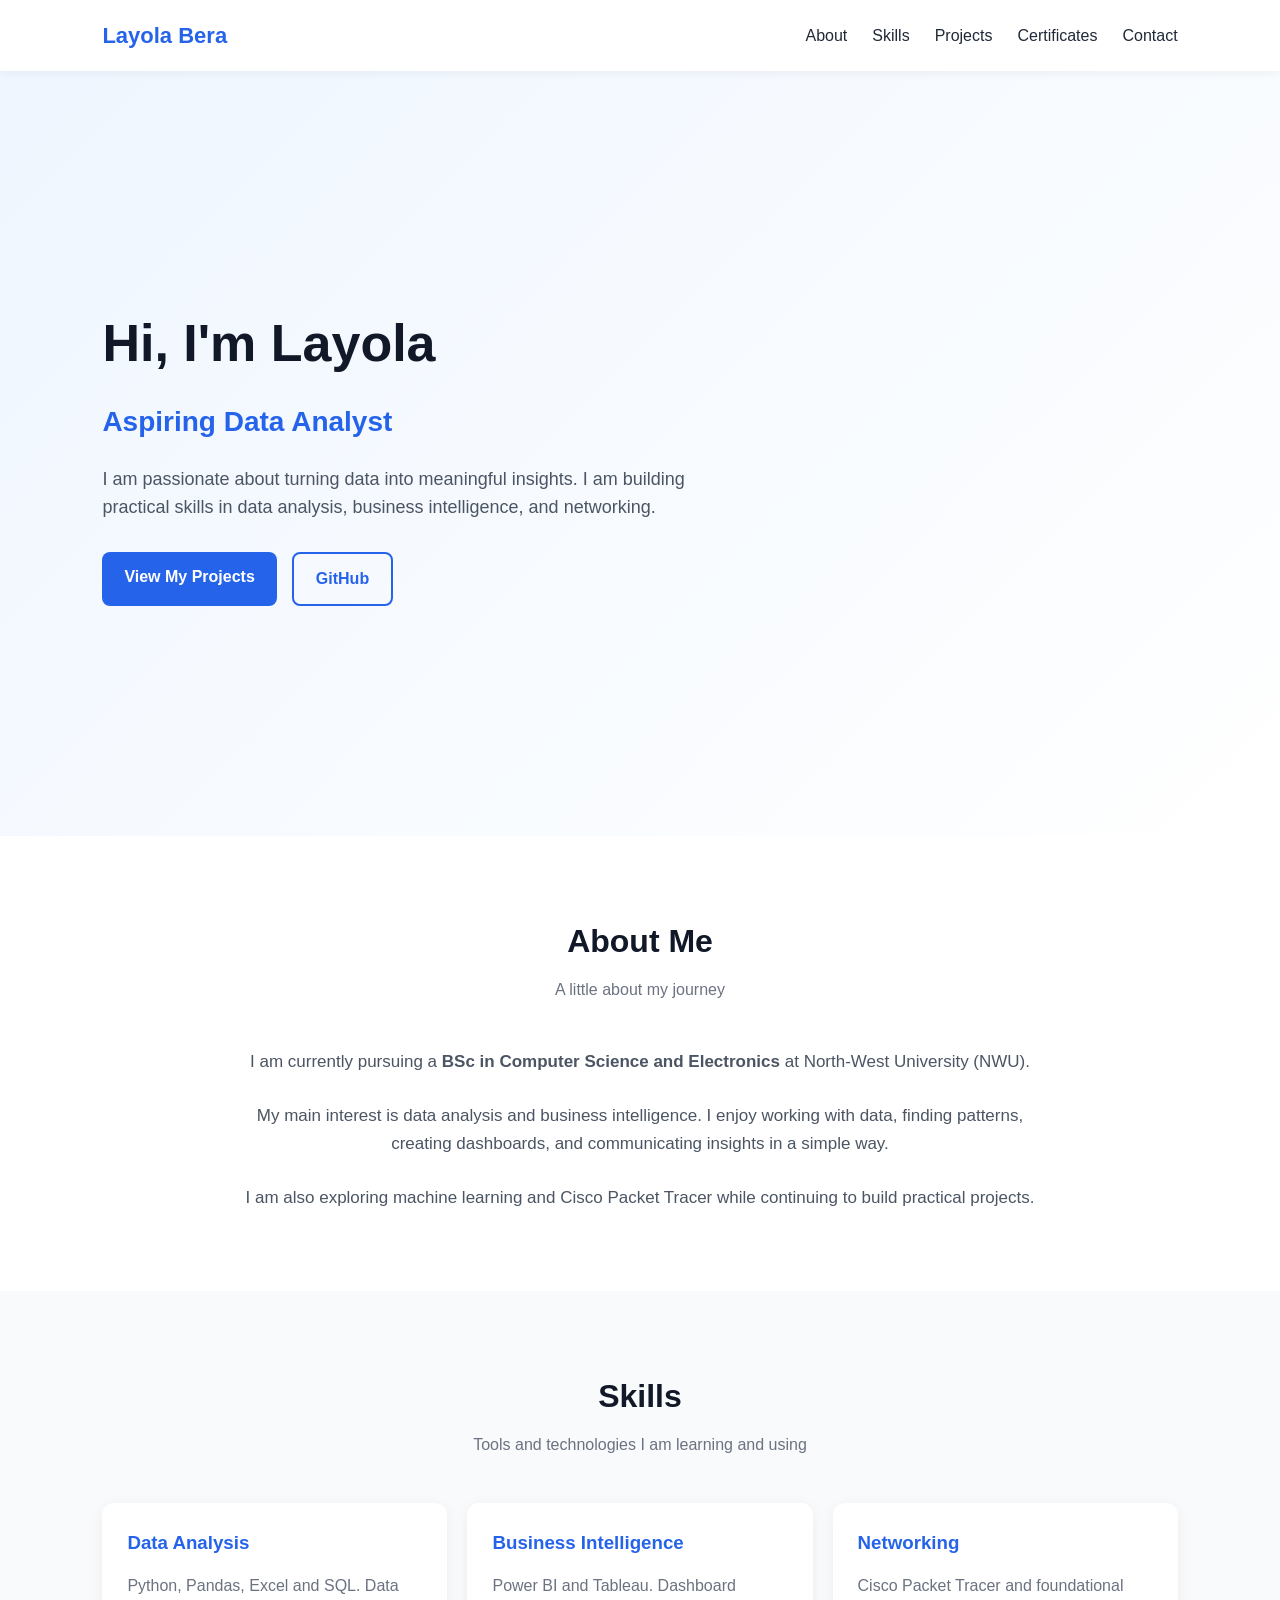
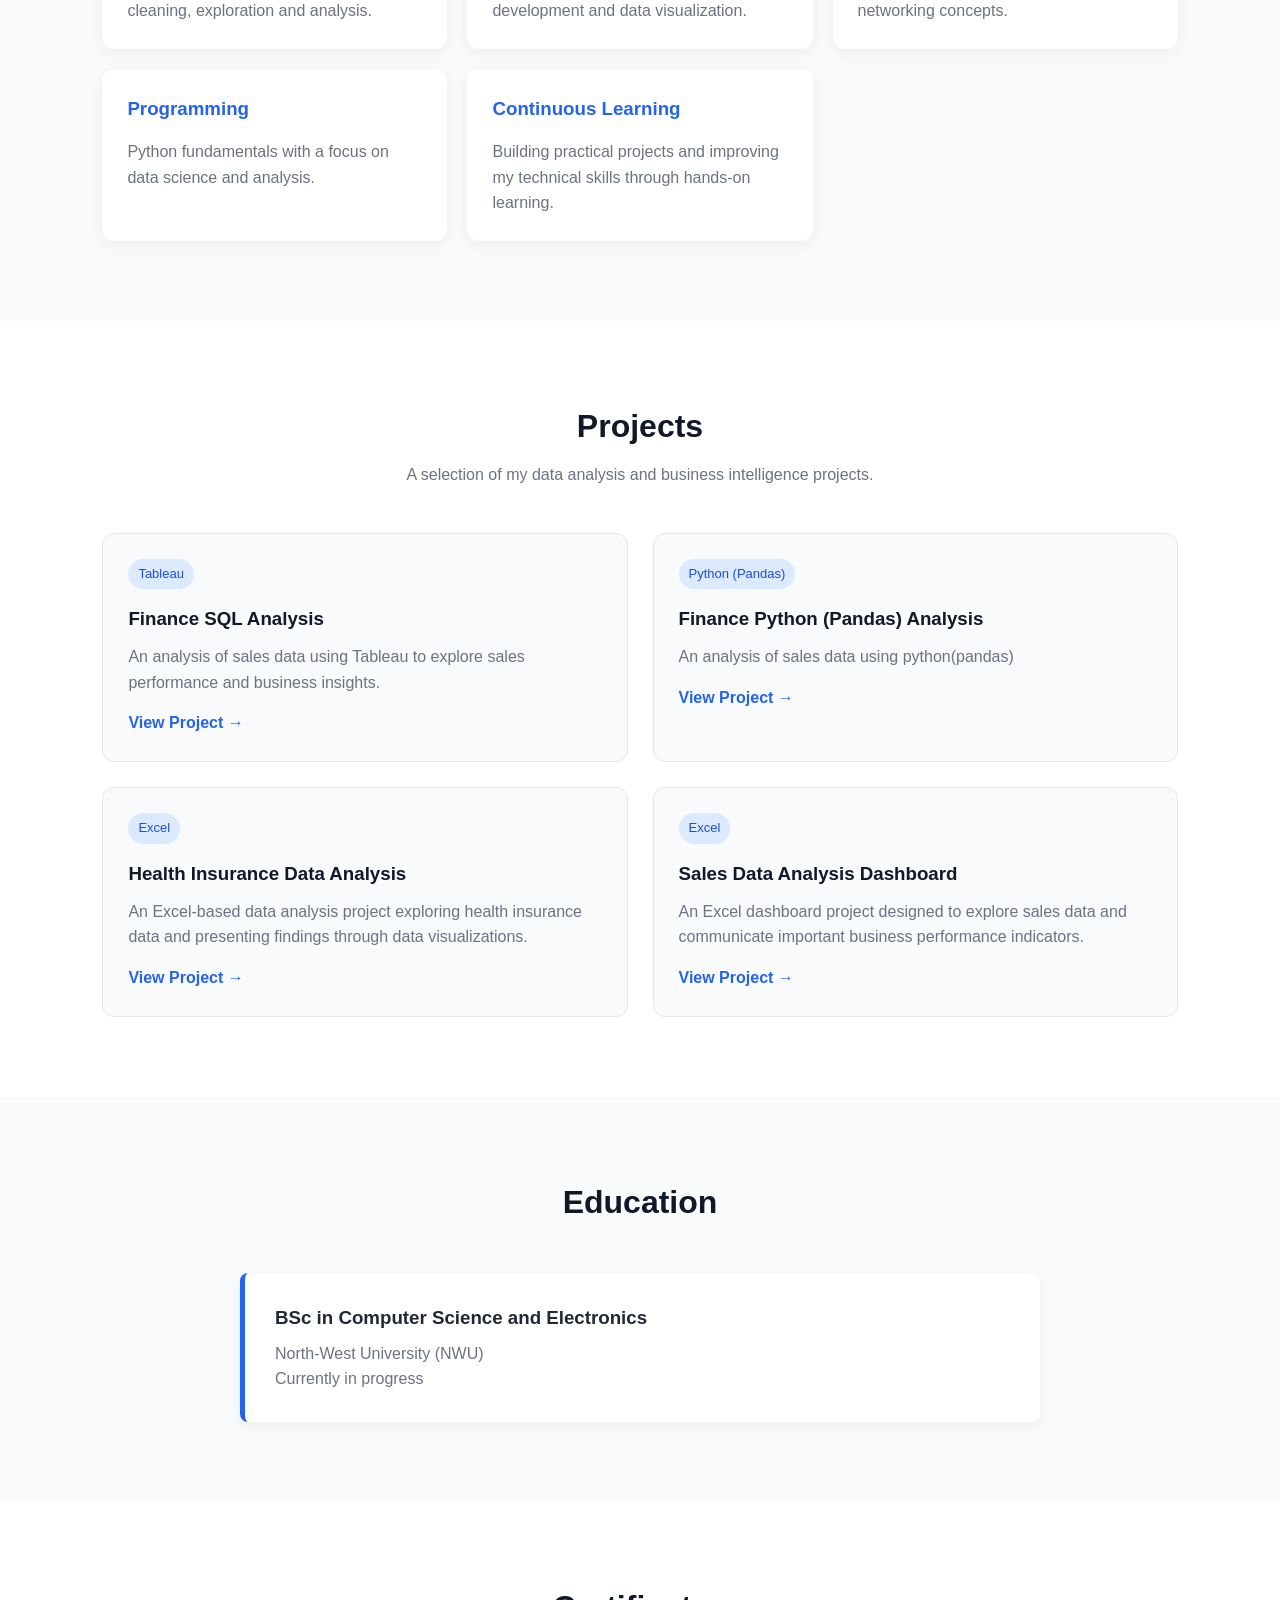
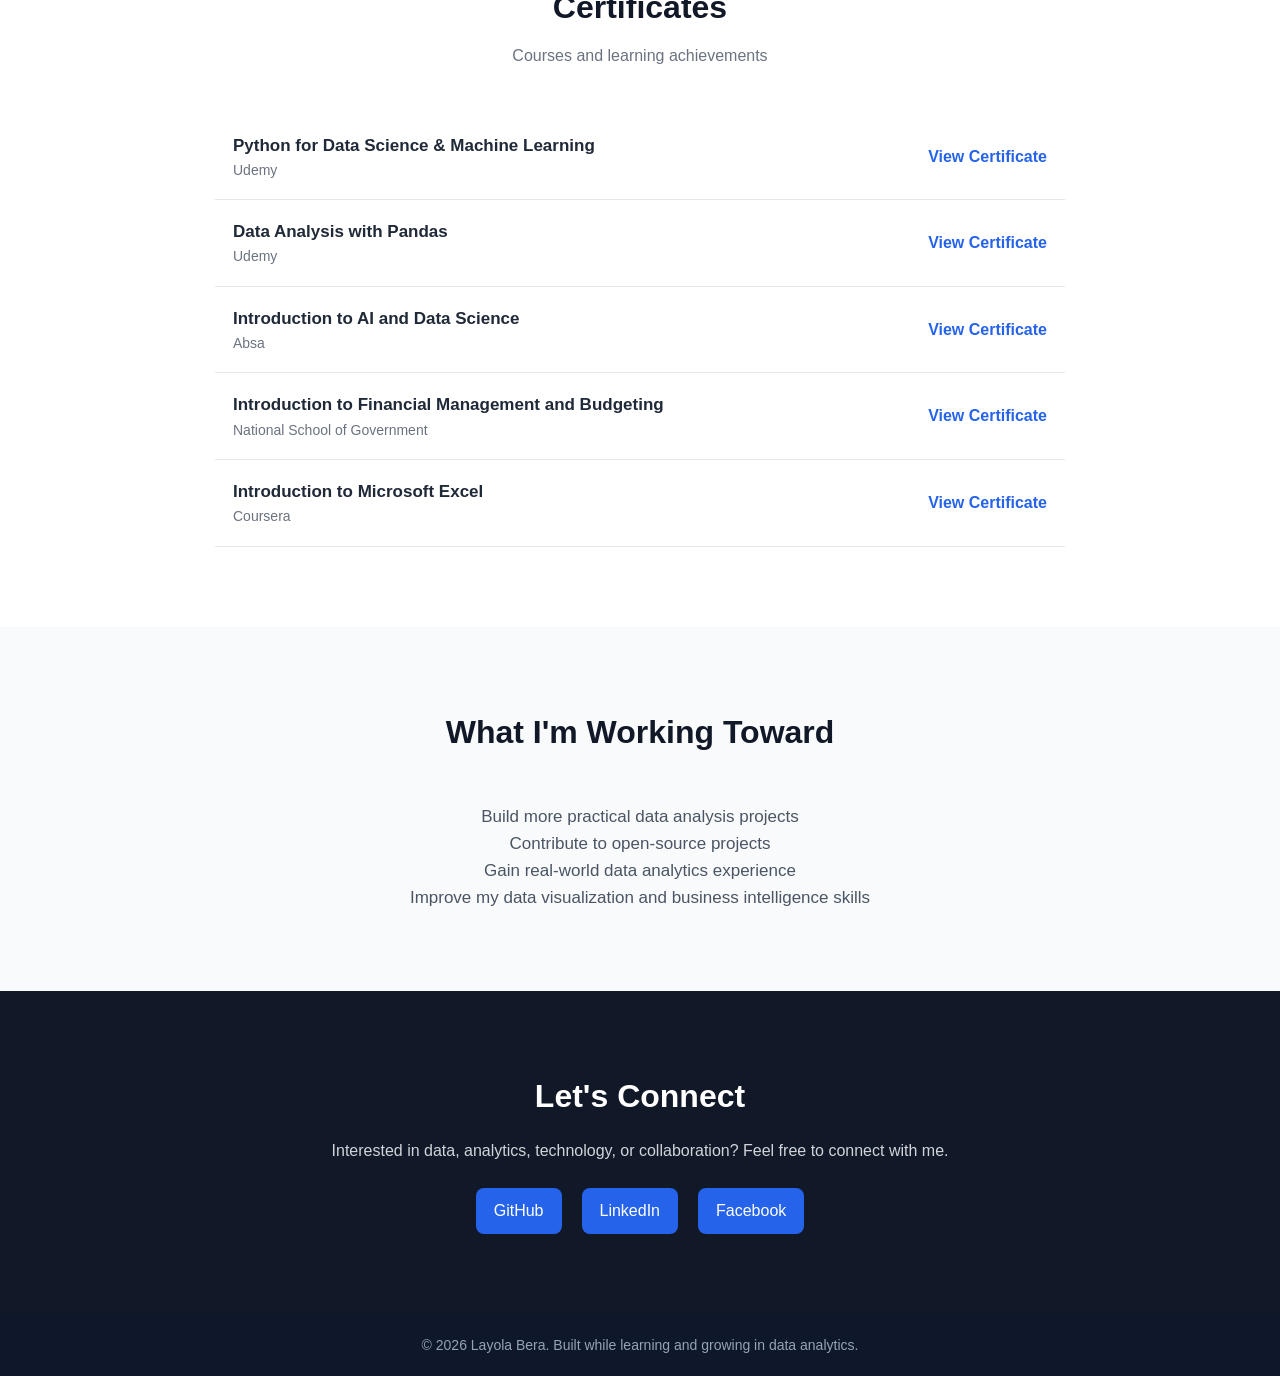
==== index.html @ 4e59aee2 "updated html file" ====
<!DOCTYPE html>
<html lang="en">
<head>
  <meta charset="UTF-8">
  <meta name="viewport" content="width=device-width, initial-scale=1.0">
  <link rel="stylesheet" href="index.css">
  <title>Layola Bera | Aspiring Data Analyst</title>
</head>
<body>

    <nav>
        <a href="https://2000bera.github.io/Data-Analysis-Portfolio/"><div class="logo">Layola Bera</div></a>

        <ul class="nav-links">
            <li><a href="#about">About</a></li>
            <li><a href="#skills">Skills</a></li>
            <li><a href="#projects">Projects</a></li>
            <li><a href="#certificates">Certificates</a></li>
            <li><a href="#contact">Contact</a></li>
        </ul>
    </nav>

    <header class="hero">

        <div class="hero-content">

            <h1>Hi, I'm Layola </h1>
   
            <h2>Aspiring Data Analyst</h2>

            <p>
                I am passionate about turning data into meaningful insights.
                I am building practical skills in data analysis, business
                intelligence, and networking.
            </p>

            <div class="buttons">

                <a href="#projects" class="btn primary-btn">
                    View My Projects
                </a>

                <a href="https://github.com/2000bera"
                   target="_blank"
                   class="btn secondary-btn">
                    GitHub
                </a>

            </div>

        </div>

    </header>

    <section id="about" class="about">

        <div class="section-title">
            <h2>About Me</h2>
            <p>A little about my journey</p>
        </div>

        <div class="about-content">

            <p>
                I am currently pursuing a
                <strong>BSc in Computer Science and Electronics</strong>
                at North-West University (NWU).
            </p>

            <br>

            <p>
                My main interest is data analysis and business intelligence.
                I enjoy working with data, finding patterns, creating
                dashboards, and communicating insights in a simple way.
            </p>

            <br>

            <p>
                I am also exploring machine learning and Cisco Packet Tracer
                while continuing to build practical projects.
            </p>

        </div>

    </section>

    <section id="skills">

        <div class="section-title">
            <h2>Skills</h2>
            <p>Tools and technologies I am learning and using</p>
        </div>

        <div class="skills-grid">

            <div class="skill-card">
                <h3>Data Analysis</h3>

                <p>
                    Python, Pandas, Excel and SQL.
                    Data cleaning, exploration and analysis.
                </p>
            </div>

            <div class="skill-card">
                <h3>Business Intelligence</h3>

                <p>
                    Power BI and Tableau.
                    Dashboard development and data visualization.
                </p>
            </div>

            <div class="skill-card">
                <h3>Networking</h3>

                <p>
                    Cisco Packet Tracer and foundational
                    networking concepts.
                </p>
            </div>

            <div class="skill-card">
                <h3>Programming</h3>

                <p>
                    Python fundamentals with a focus on
                    data science and analysis.
                </p>
            </div>

            <div class="skill-card">
                <h3>Continuous Learning</h3>

                <p>
                    Building practical projects and improving
                    my technical skills through hands-on learning.
                </p>
            </div>

        </div>

    </section>

    <section id="projects" class="projects">

        <div class="section-title">

            <h2>Projects</h2>

            <p>
                A selection of my data analysis and business
                intelligence projects.
            </p>

        </div>


        <div class="projects-grid">

            <!-- Project 1 -->

            <div class="project-card">

                <span class="tools">Tableau</span>

                <h3>Finance SQL Analysis</h3>

                <p>
                    An analysis of sales data using Tableau
                    to explore sales performance and business insights.
                </p>

                <a
                    href="https://github.com/2000bera/Finance_SQL_Analysis"
                    target="_blank"
                    class="project-link">
                    View Project →
                </a>

            </div>


            <!-- Project 2 -->

            <div class="project-card">

                <span class="tools">Python (Pandas)</span>

                <h3>Finance Python (Pandas) Analysis</h3>

                <p>
                    An analysis of sales data using python(pandas)
                </p>

                <a
                    href="https://github.com/2000bera/Finance_Pandas_Analysis"
                    target="_blank"
                    class="project-link">
                    View Project →
                </a>

            </div>


            <!-- Project 3 -->

            <div class="project-card">

                <span class="tools">Excel</span>

                <h3>Health Insurance Data Analysis</h3>

                <p>
                    An Excel-based data analysis project exploring
                    health insurance data and presenting findings
                    through data visualizations.
                </p>

                <a
                    href="https://github.com/2000bera/Health_Insurance_Power_BI"
                    target="_blank"
                    class="project-link">
                    View Project →
                </a>

            </div>


            <!-- Project 4 -->

            <div class="project-card">

                <span class="tools">Excel</span>

                <h3>Sales Data Analysis Dashboard</h3>

                <p>
                    An Excel dashboard project designed to explore
                    sales data and communicate important business
                    performance indicators.
                </p>

                <a
                    href="https://github.com/2000bera/Sales_Data_Analysis_Excel_Dashboard"
                    target="_blank"
                    class="project-link">
                    View Project →
                </a>

            </div>

        </div>

    </section>


    <section id="education">

        <div class="section-title">
            <h2>Education</h2>
        </div>

        <div class="education-card">

            <h3>BSc in Computer Science and Electronics</h3>

            <p>
                North-West University (NWU)
            </p>

            <p>
                Currently in progress
            </p>

        </div>

    </section>

    <section id="certificates" class="certificates">

        <div class="section-title">

            <h2>Certificates</h2>

            <p>
                Courses and learning achievements
            </p>

        </div>


        <div class="certificate-list">


            <div class="certificate">

                <div>
                    <h3>Python for Data Science & Machine Learning</h3>
                    <p>Udemy</p>
                </div>

                <a
                    href="https://drive.google.com/file/d/1xLh_NSLAoJ2z9VR9G_q4wI86tPnsIqFo/view"
                    target="_blank">
                    View Certificate
                </a>

            </div>


            <div class="certificate">

                <div>
                    <h3>Data Analysis with Pandas</h3>
                    <p>Udemy</p>
                </div>

                <a
                    href="https://drive.google.com/file/d/1H1uPMaD5SwdsmtRu9pBDqlDNAzrnXyg9/view?usp=drive_link"
                    target="_blank">
                    View Certificate
                </a>

            </div>


            <div class="certificate">

                <div>
                    <h3>Introduction to AI and Data Science</h3>
                    <p>Absa</p>
                </div>

                <a
                    href="https://drive.google.com/file/d/1W_X-48TcYYzPxaGpzdyRYDT3iwfJt1MP/view?usp=drive_link"
                    target="_blank">
                    View Certificate
                </a>

            </div>


            <div class="certificate">

                <div>
                    <h3>Introduction to Financial Management and Budgeting</h3>
                    <p>National School of Government</p>
                </div>

                <a
                    href="https://drive.google.com/file/d/1OzAPiP6gOiIIeZj6WO0h4qXZAzpnU1Kz/view?usp=drive_link"
                    target="_blank">
                    View Certificate
                </a>

            </div>


            <div class="certificate">

                <div>
                    <h3>Introduction to Microsoft Excel</h3>
                    <p>Coursera</p>
                </div>

                <a
                    href="https://drive.google.com/file/d/1ljoCoU60mxKpziMzSaACthKcDXlkiXLb/view?usp=drive_link"
                    target="_blank">
                    View Certificate
                </a>

            </div>

        </div>

    </section>

    <section>

        <div class="section-title">

            <h2>What I'm Working Toward</h2>

        </div>

        <div class="about-content">

            <p>
                Build more practical data analysis projects
            </p>

            <p>
                Contribute to open-source projects
            </p>

            <p>
                Gain real-world data analytics experience
            </p>

            <p>
                Improve my data visualization and business intelligence skills
            </p>

        </div>

    </section>

    <section id="contact" class="contact">

        <h2>Let's Connect</h2>

        <p>
            Interested in data, analytics, technology, or collaboration?
            Feel free to connect with me.
        </p>


        <div class="contact-links">

            <a
                href="https://github.com/2000bera"
                target="_blank">
                GitHub
            </a>

            <a
                href="https://www.linkedin.com/in/layolabera/"
                target="_blank">
                LinkedIn
            </a>

            <a
                href="https://www.facebook.com/layola.bera"
                target="_blank">
                Facebook
            </a>

        </div>

    </section>

    <footer>

        <p>
            © 2026 Layola Bera. Built while learning and growing in data analytics.
        </p>

    </footer>

</body>
</html>
---- index.css ----
/* =========================
           BASIC SETTINGS
        ========================== */

        * {
            margin: 0;
            padding: 0;
            box-sizing: border-box;
        }

        html {
            scroll-behavior: smooth;
        }

        body {
            font-family: Arial, sans-serif;
            line-height: 1.6;
            color: #1f2937;
            background-color: #f8fafc;
        }

        a {
            text-decoration: none;
            color: inherit;
        }

        /* =========================
           NAVIGATION
        ========================== */

        nav {
            background-color: #ffffff;
            padding: 18px 8%;
            display: flex;
            justify-content: space-between;
            align-items: center;
            position: sticky;
            top: 0;
            z-index: 1000;
            box-shadow: 0 2px 10px rgba(0, 0, 0, 0.05);
        }

        .logo {
            font-size: 22px;
            font-weight: bold;
            color: #2563eb;
        }

        .nav-links {
            display: flex;
            gap: 25px;
            list-style: none;
        }

        .nav-links a:hover {
            color: #2563eb;
        }

        /* =========================
           HERO
        ========================== */

        .hero {
            min-height: 85vh;
            display: flex;
            align-items: center;
            padding: 60px 8%;
            background: linear-gradient(135deg, #eff6ff, #ffffff);
        }

        .hero-content {
            max-width: 800px;
        }

        .hero h1 {
            font-size: 52px;
            margin-bottom: 15px;
            color: #111827;
        }

        .hero h2 {
            font-size: 28px;
            color: #2563eb;
            margin-bottom: 20px;
        }

        .hero p {
            font-size: 18px;
            max-width: 650px;
            margin-bottom: 30px;
            color: #4b5563;
        }

        .buttons {
            display: flex;
            gap: 15px;
            flex-wrap: wrap;
        }

        .btn {
            padding: 12px 22px;
            border-radius: 8px;
            font-weight: bold;
            display: inline-block;
        }

        .primary-btn {
            background-color: #2563eb;
            color: white;
        }

        .primary-btn:hover {
            background-color: #1d4ed8;
        }

        .secondary-btn {
            border: 2px solid #2563eb;
            color: #2563eb;
        }

        .secondary-btn:hover {
            background-color: #2563eb;
            color: white;
        }

        /* =========================
           SECTIONS
        ========================== */

        section {
            padding: 80px 8%;
        }

        .section-title {
            text-align: center;
            margin-bottom: 45px;
        }

        .section-title h2 {
            font-size: 32px;
            color: #111827;
            margin-bottom: 10px;
        }

        .section-title p {
            color: #6b7280;
        }

        /* =========================
           ABOUT
        ========================== */

        .about {
            background-color: white;
        }

        .about-content {
            max-width: 800px;
            margin: auto;
            text-align: center;
            font-size: 17px;
            color: #4b5563;
        }

        /* =========================
           SKILLS
        ========================== */

        .skills-grid {
            display: grid;
            grid-template-columns: repeat(3, 1fr);
            gap: 20px;
        }

        .skill-card {
            background-color: white;
            padding: 25px;
            border-radius: 12px;
            box-shadow: 0 4px 15px rgba(0, 0, 0, 0.06);
        }

        .skill-card h3 {
            color: #2563eb;
            margin-bottom: 15px;
        }

        .skill-card p {
            color: #6b7280;
        }

        /* =========================
           PROJECTS
        ========================== */

        .projects {
            background-color: white;
        }

        .projects-grid {
            display: grid;
            grid-template-columns: repeat(2, 1fr);
            gap: 25px;
        }

        .project-card {
            background-color: #f8fafc;
            border: 1px solid #e5e7eb;
            border-radius: 12px;
            padding: 25px;
            transition: 0.3s;
        }

        .project-card:hover {
            transform: translateY(-5px);
            box-shadow: 0 8px 20px rgba(0, 0, 0, 0.08);
        }

        .project-card h3 {
            margin-bottom: 10px;
            color: #111827;
        }

        .project-card p {
            color: #6b7280;
            margin-bottom: 15px;
        }

        .tools {
            display: inline-block;
            background-color: #dbeafe;
            color: #1d4ed8;
            padding: 5px 10px;
            border-radius: 20px;
            font-size: 13px;
            margin-bottom: 15px;
        }

        .project-link {
            color: #2563eb;
            font-weight: bold;
        }

        /* =========================
           EDUCATION
        ========================== */

        .education-card {
            max-width: 800px;
            margin: auto;
            background-color: white;
            padding: 30px;
            border-left: 5px solid #2563eb;
            border-radius: 8px;
            box-shadow: 0 4px 15px rgba(0, 0, 0, 0.06);
        }

        .education-card h3 {
            margin-bottom: 8px;
        }

        .education-card p {
            color: #6b7280;
        }

        /* =========================
           CERTIFICATES
        ========================== */

        .certificates {
            background-color: white;
        }

        .certificate-list {
            max-width: 850px;
            margin: auto;
        }

        .certificate {
            display: flex;
            justify-content: space-between;
            align-items: center;
            padding: 18px;
            border-bottom: 1px solid #e5e7eb;
        }

        .certificate h3 {
            font-size: 17px;
        }

        .certificate p {
            color: #6b7280;
            font-size: 14px;
        }

        .certificate a {
            color: #2563eb;
            font-weight: bold;
        }

        /* =========================
           CONTACT
        ========================== */

        .contact {
            text-align: center;
            background-color: #111827;
            color: white;
        }

        .contact h2 {
            font-size: 32px;
            margin-bottom: 15px;
        }

        .contact p {
            color: #d1d5db;
            margin-bottom: 25px;
        }

        .contact-links {
            display: flex;
            justify-content: center;
            gap: 20px;
            flex-wrap: wrap;
        }

        .contact-links a {
            background-color: #2563eb;
            padding: 10px 18px;
            border-radius: 8px;
        }

        .contact-links a:hover {
            background-color: #1d4ed8;
        }

        /* =========================
           FOOTER
        ========================== */

        footer {
            text-align: center;
            padding: 20px;
            background-color: #0f172a;
            color: #94a3b8;
            font-size: 14px;
        }

        /* =========================
           MOBILE
        ========================== */

        @media (max-width: 768px) {

            .nav-links {
                display: none;
            }

            .hero h1 {
                font-size: 38px;
            }

            .hero h2 {
                font-size: 23px;
            }

            .skills-grid,
            .projects-grid {
                grid-template-columns: 1fr;
            }

            .certificate {
                flex-direction: column;
                align-items: flex-start;
                gap: 10px;
            }

            section {
                padding: 60px 6%;
            }
          }
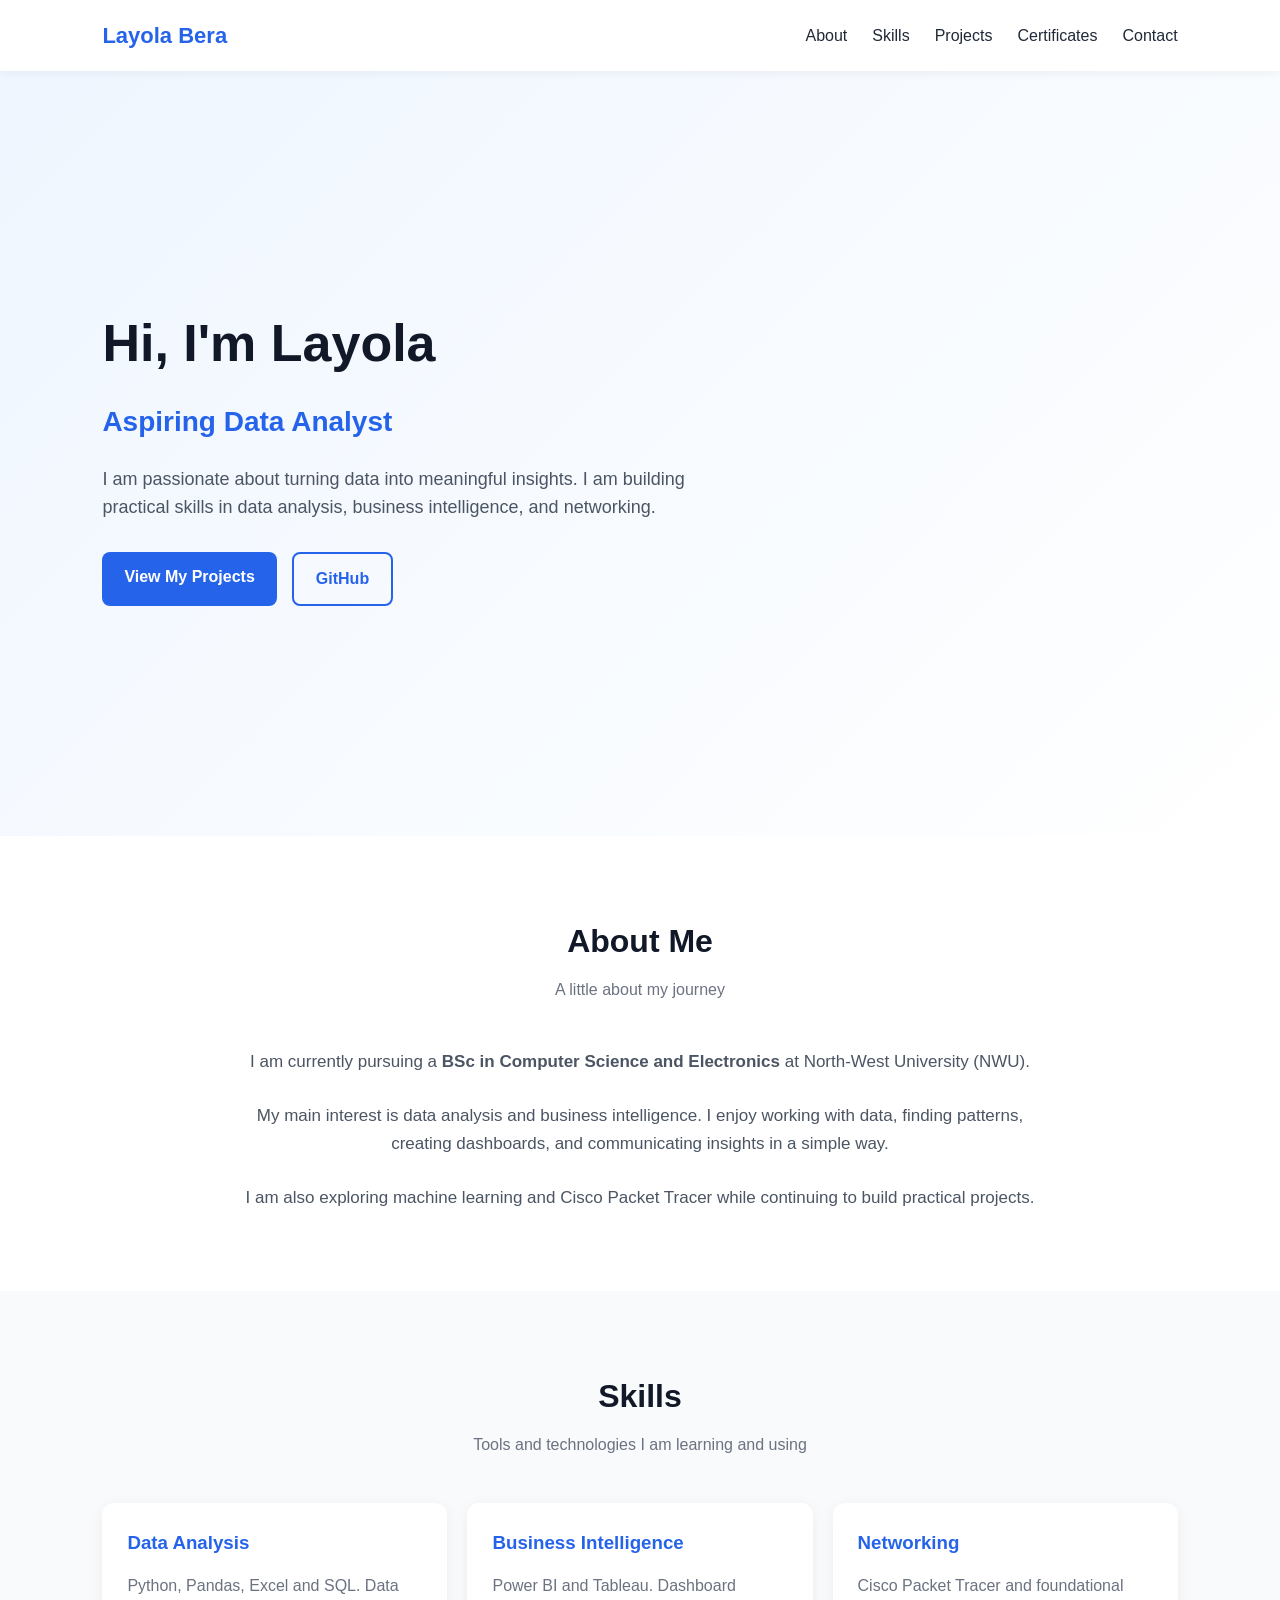
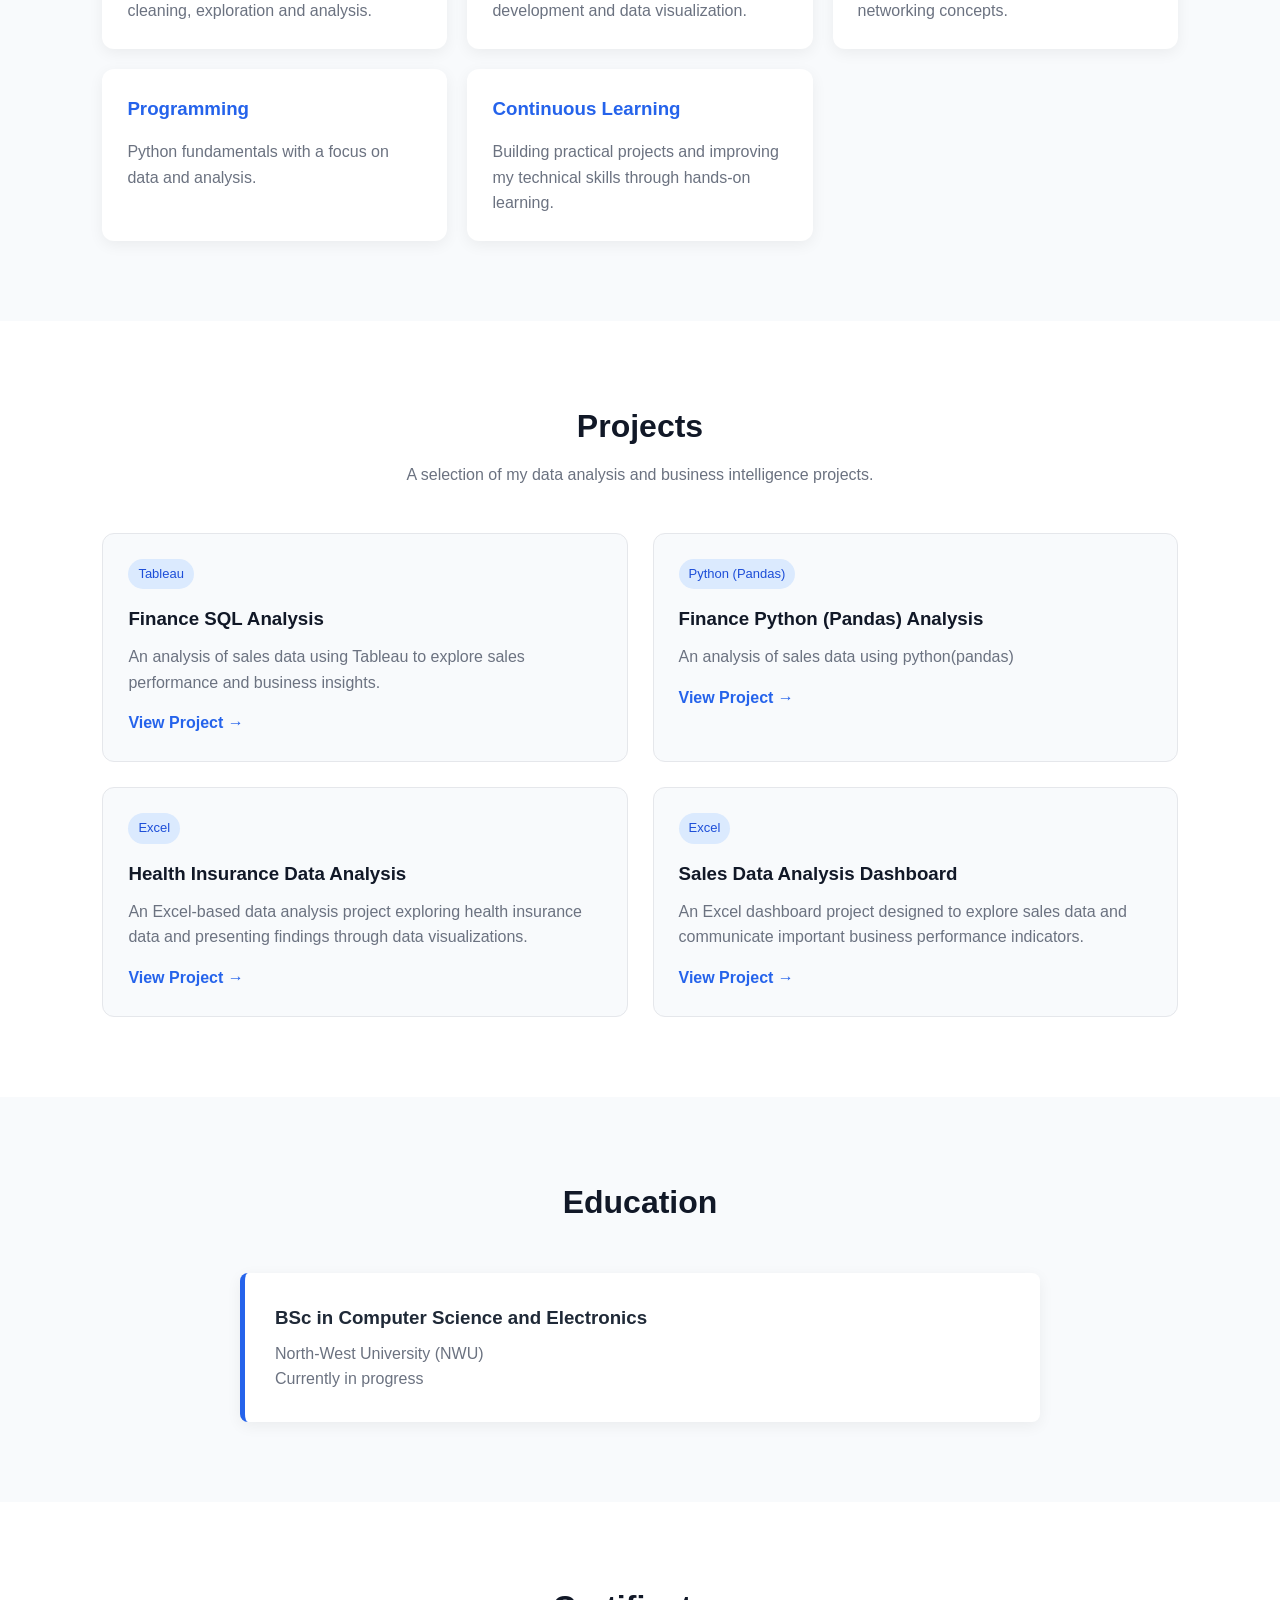
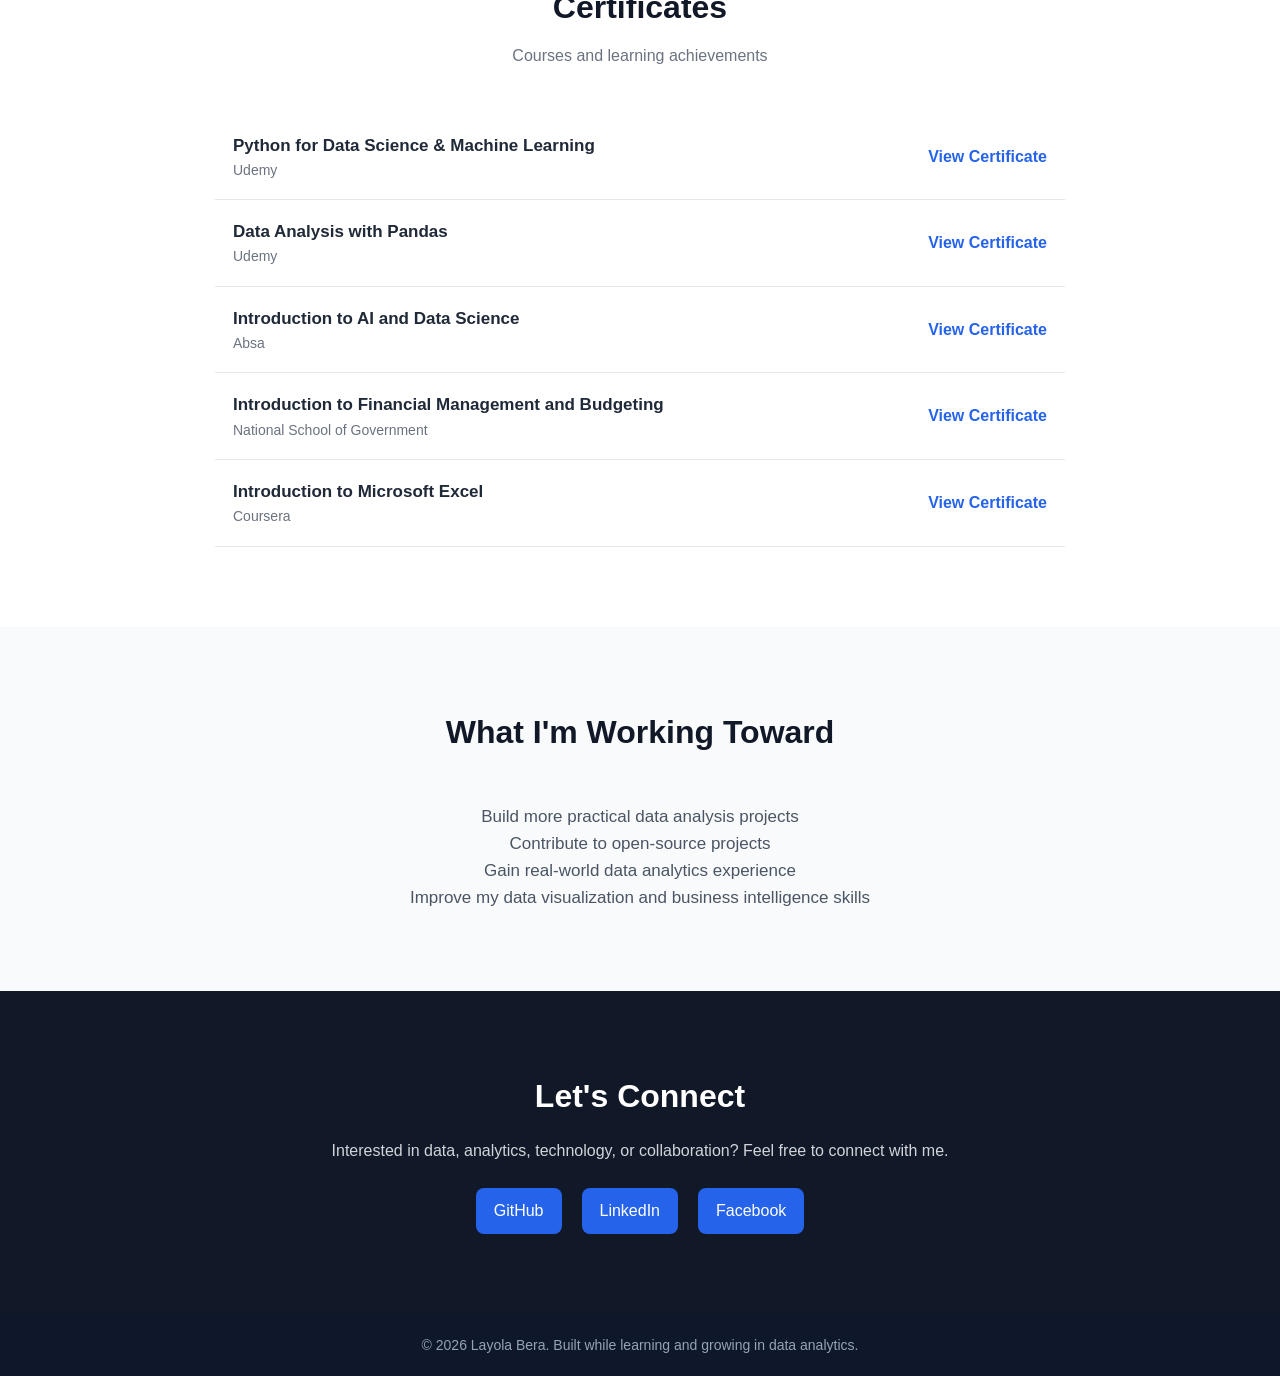
==== commit b1d96846: "updated html file" ====
--- a/index.html
+++ b/index.html
@@ -127,7 +127,7 @@
 
                 <p>
                     Python fundamentals with a focus on
-                    data science and analysis.
+                    data and analysis.
                 </p>
             </div>
 
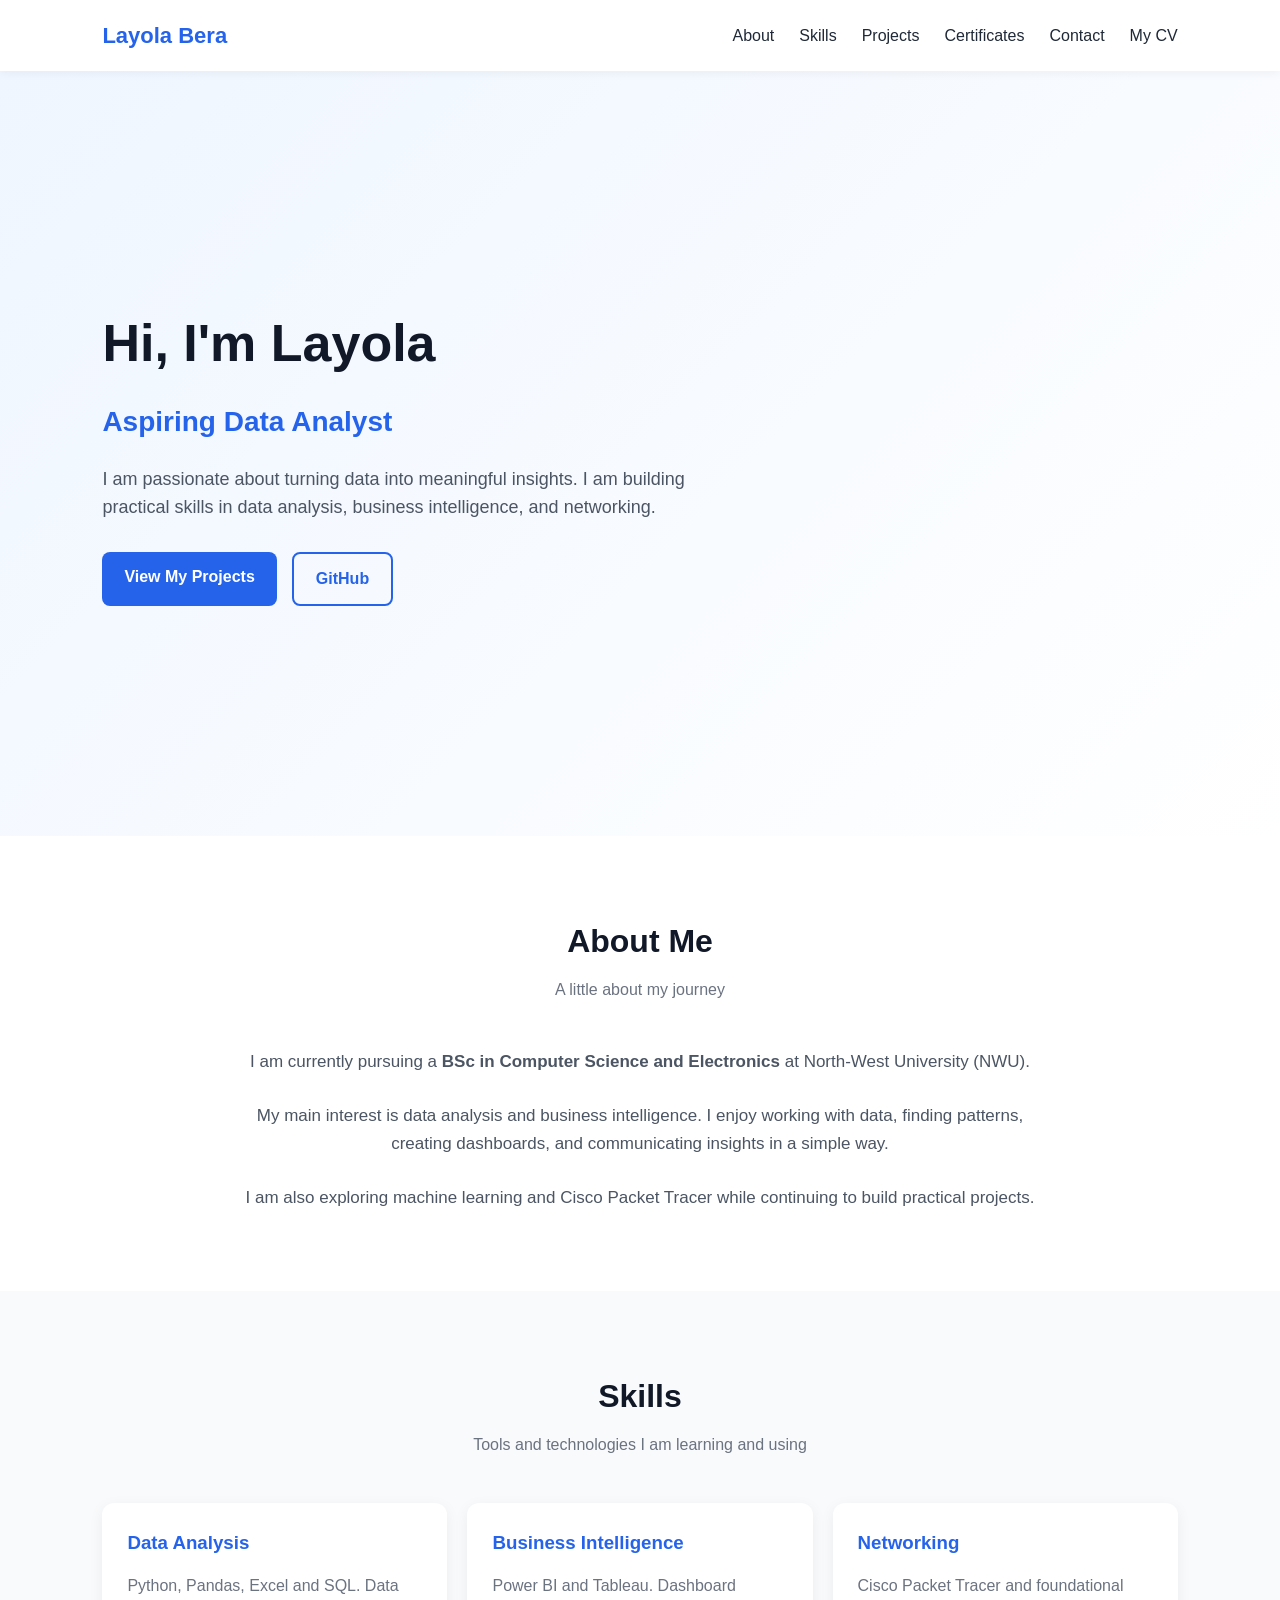
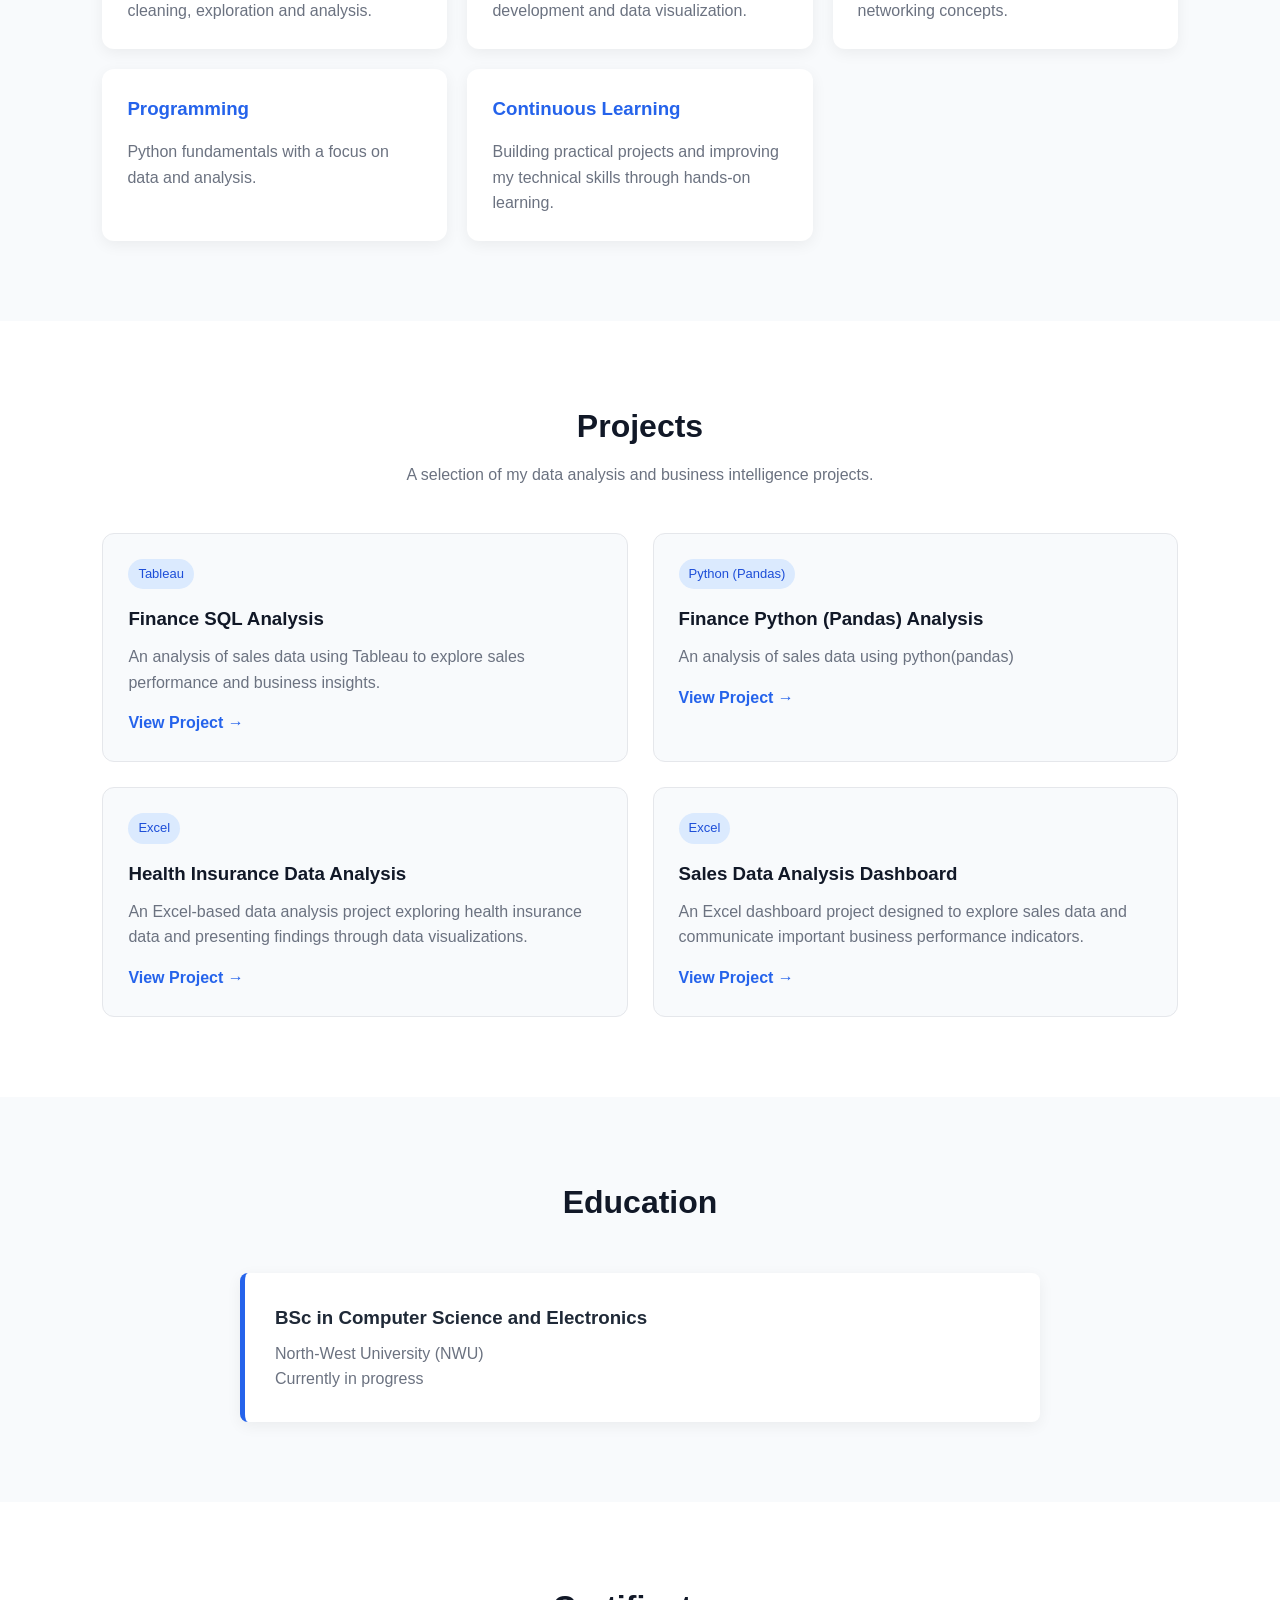
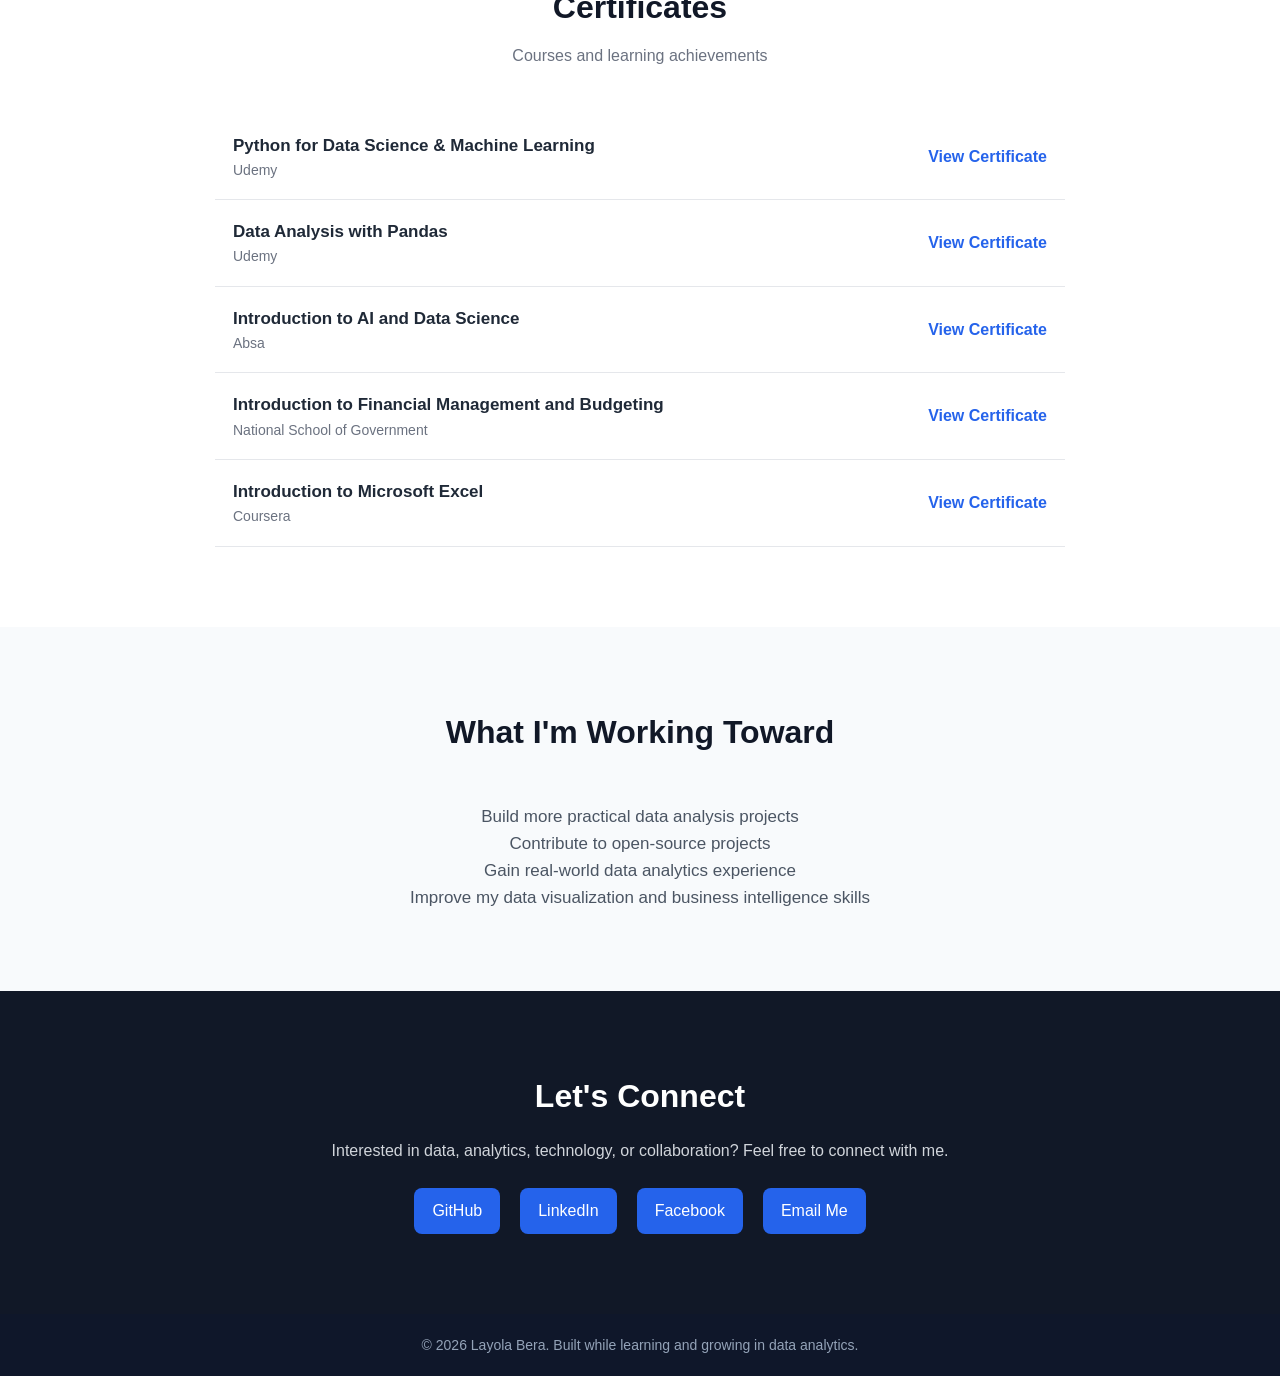
==== commit 992c570f: "Refactor code structure for improved readability and maintainability" ====
--- a/index.html
+++ b/index.html
@@ -17,6 +17,7 @@
             <li><a href="#projects">Projects</a></li>
             <li><a href="#certificates">Certificates</a></li>
             <li><a href="#contact">Contact</a></li>
+            <li><a href="/L Bera - cv (1).docx">My CV</a></li>
         </ul>
     </nav>
 
@@ -41,7 +42,7 @@
                 </a>
 
                 <a href="https://github.com/2000bera"
-                   target="_blank"
+                   target="_parent"
                    class="btn secondary-btn">
                     GitHub
                 </a>
@@ -175,7 +176,7 @@
 
                 <a
                     href="https://github.com/2000bera/Finance_SQL_Analysis"
-                    target="_blank"
+                    target="_parent"
                     class="project-link">
                     View Project →
                 </a>
@@ -197,7 +198,7 @@
 
                 <a
                     href="https://github.com/2000bera/Finance_Pandas_Analysis"
-                    target="_blank"
+                    target="_parent"
                     class="project-link">
                     View Project →
                 </a>
@@ -221,7 +222,7 @@
 
                 <a
                     href="https://github.com/2000bera/Health_Insurance_Power_BI"
-                    target="_blank"
+                    target="_parent"
                     class="project-link">
                     View Project →
                 </a>
@@ -245,7 +246,7 @@
 
                 <a
                     href="https://github.com/2000bera/Sales_Data_Analysis_Excel_Dashboard"
-                    target="_blank"
+                    target="_parent"
                     class="project-link">
                     View Project →
                 </a>
@@ -304,7 +305,7 @@
 
                 <a
                     href="https://drive.google.com/file/d/1xLh_NSLAoJ2z9VR9G_q4wI86tPnsIqFo/view"
-                    target="_blank">
+                    target="_parent">
                     View Certificate
                 </a>
 
@@ -320,7 +321,7 @@
 
                 <a
                     href="https://drive.google.com/file/d/1H1uPMaD5SwdsmtRu9pBDqlDNAzrnXyg9/view?usp=drive_link"
-                    target="_blank">
+                    target="_parent">
                     View Certificate
                 </a>
 
@@ -336,7 +337,7 @@
 
                 <a
                     href="https://drive.google.com/file/d/1W_X-48TcYYzPxaGpzdyRYDT3iwfJt1MP/view?usp=drive_link"
-                    target="_blank">
+                    target="_parent">
                     View Certificate
                 </a>
 
@@ -352,7 +353,7 @@
 
                 <a
                     href="https://drive.google.com/file/d/1OzAPiP6gOiIIeZj6WO0h4qXZAzpnU1Kz/view?usp=drive_link"
-                    target="_blank">
+                    target="_parent">
                     View Certificate
                 </a>
 
@@ -368,7 +369,7 @@
 
                 <a
                     href="https://drive.google.com/file/d/1ljoCoU60mxKpziMzSaACthKcDXlkiXLb/view?usp=drive_link"
-                    target="_blank">
+                    target="_parent">
                     View Certificate
                 </a>
 
@@ -422,20 +423,26 @@
 
             <a
                 href="https://github.com/2000bera"
-                target="_blank">
+                target="_parent">
                 GitHub
             </a>
 
             <a
                 href="https://www.linkedin.com/in/layolabera/"
-                target="_blank">
+                target="_parent">
                 LinkedIn
             </a>
 
             <a
                 href="https://www.facebook.com/layola.bera"
-                target="_blank">
+                target="_parent">
                 Facebook
+            </a>
+
+            <a
+                href="mailto:berayola@outlook.com"
+                >
+                Email Me
             </a>
 
         </div>
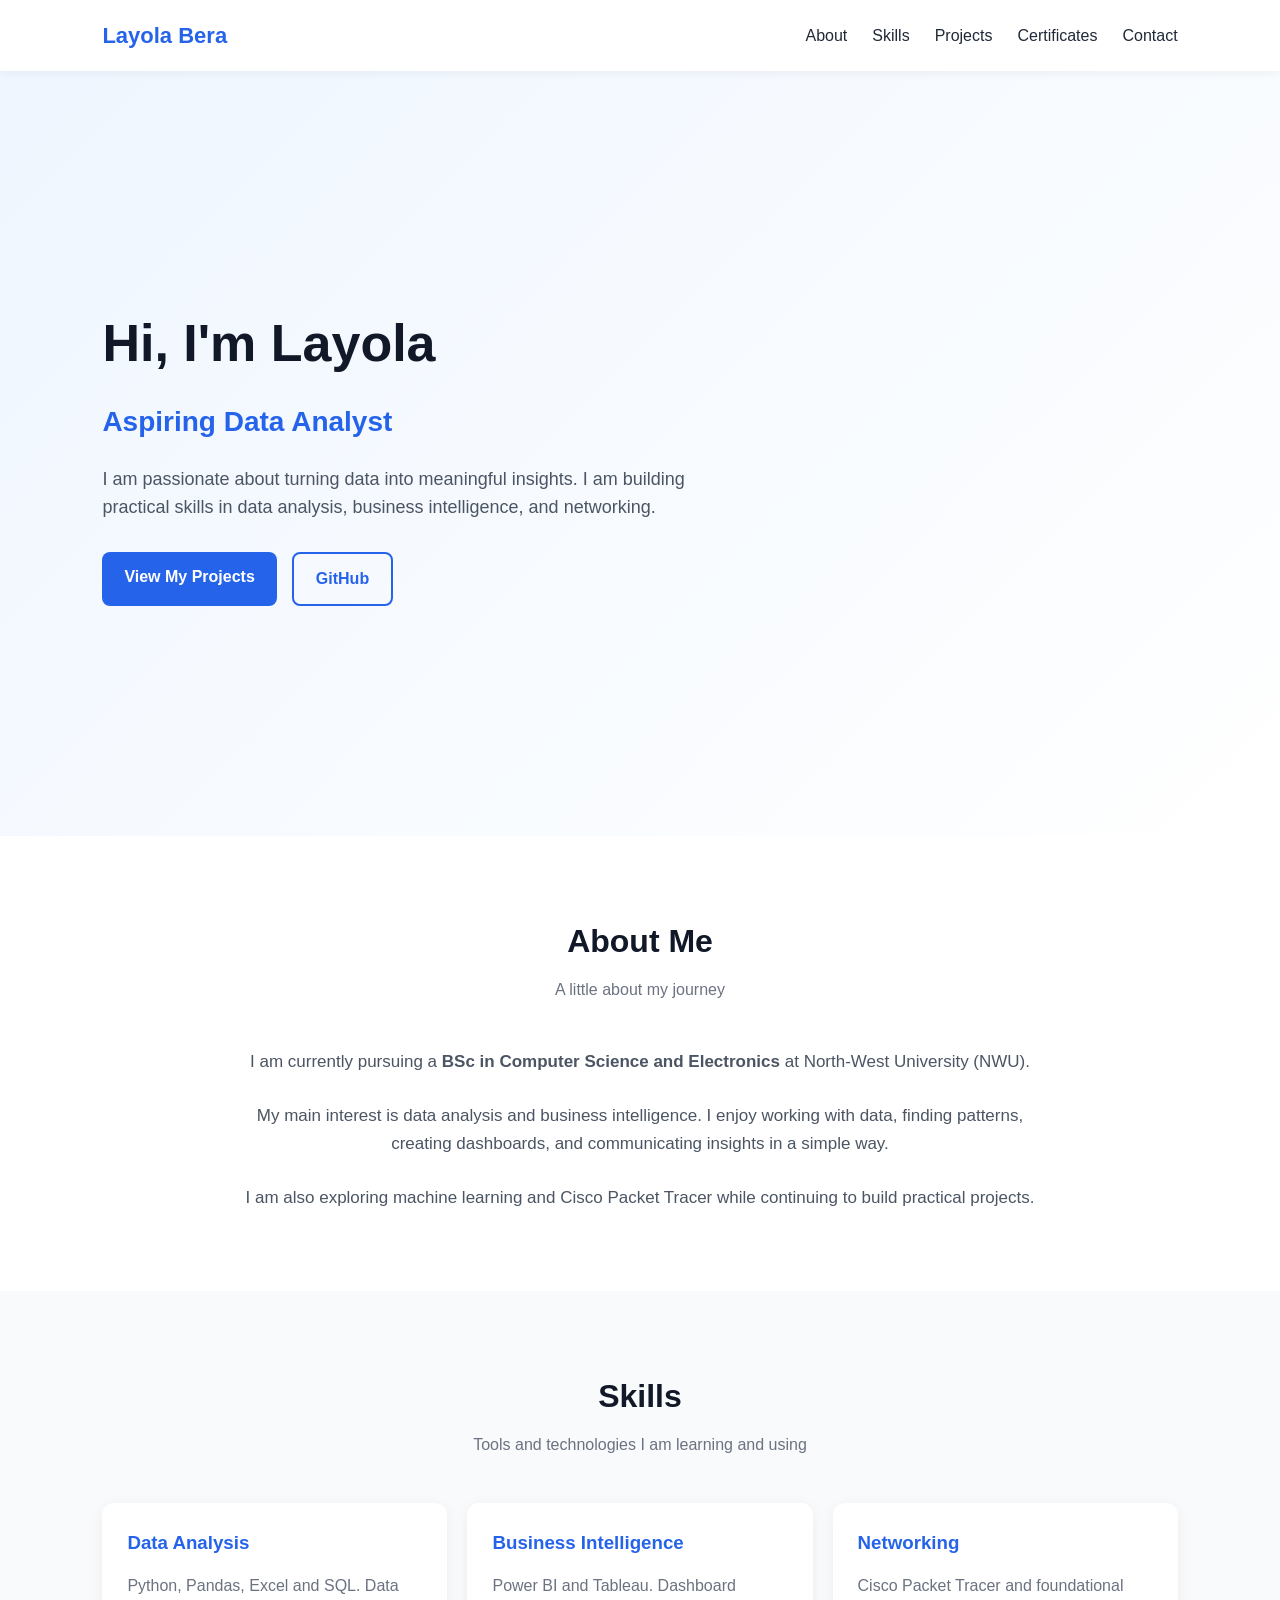
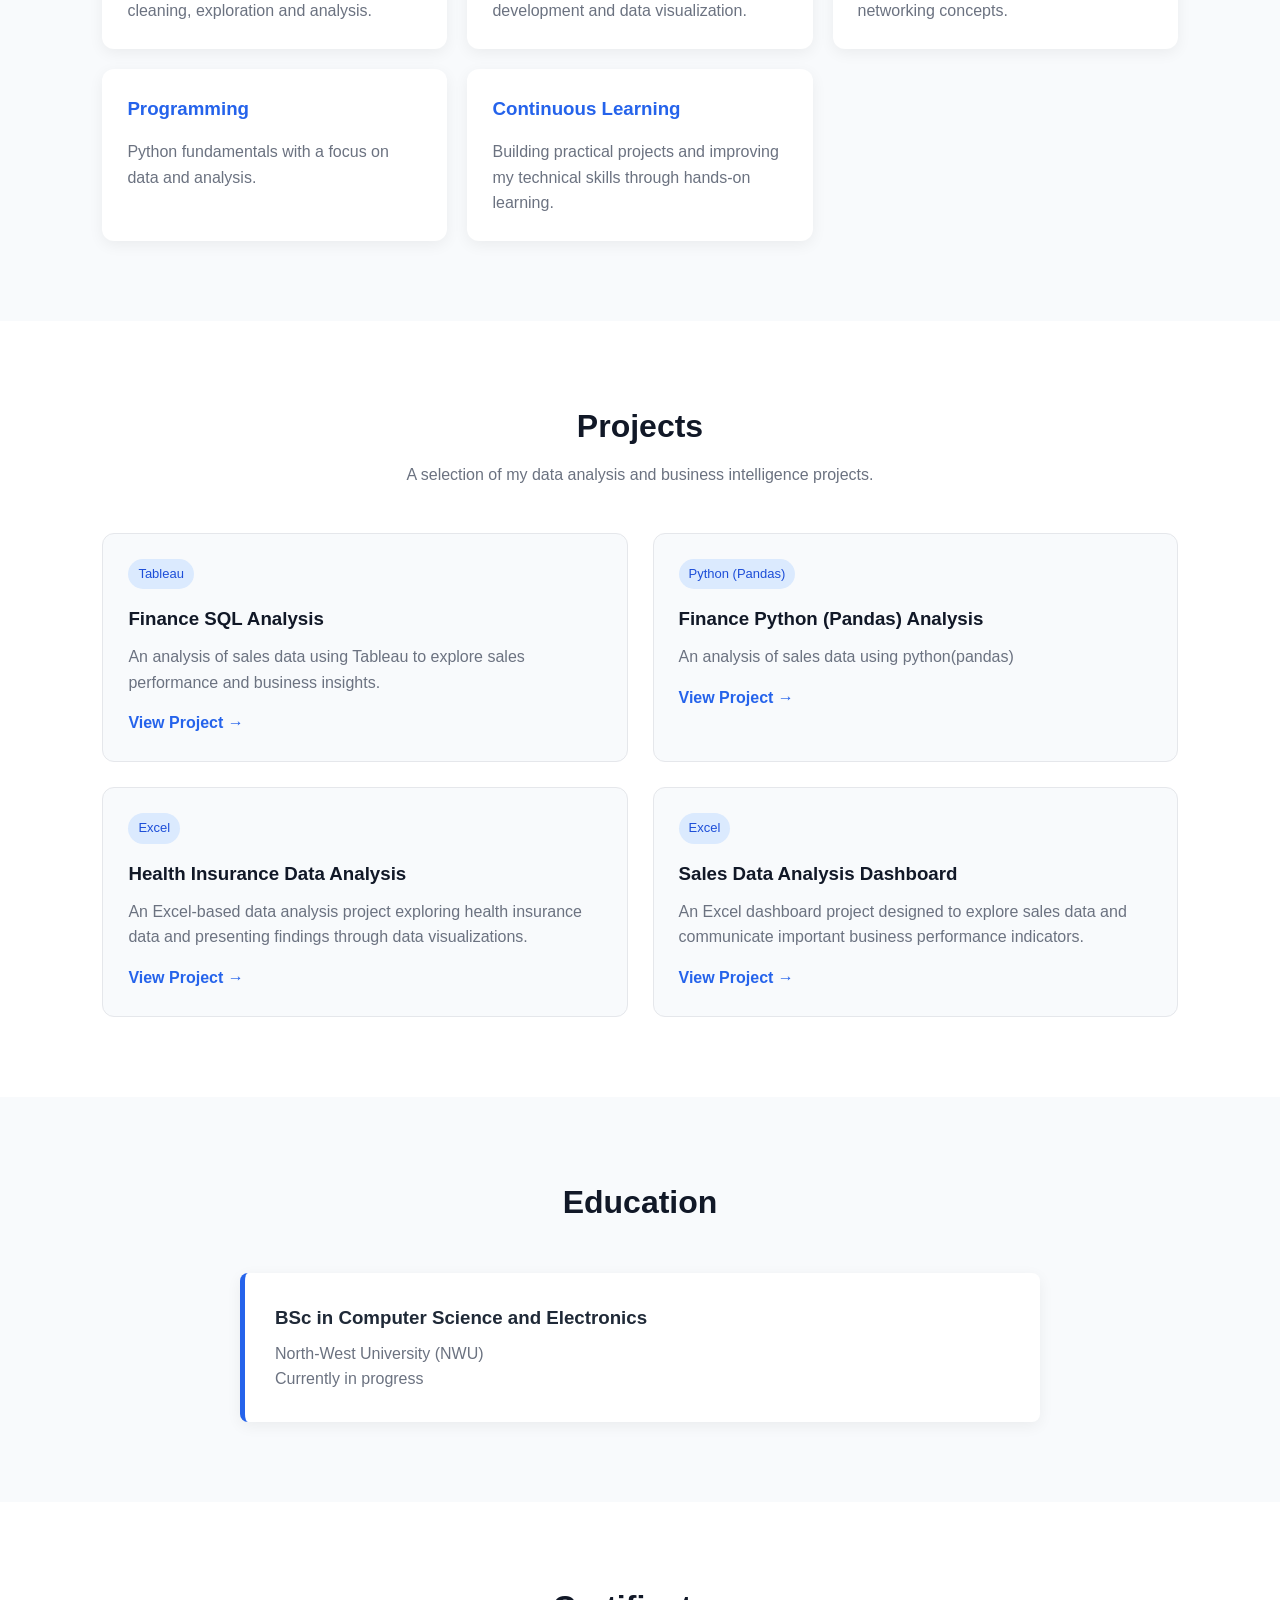
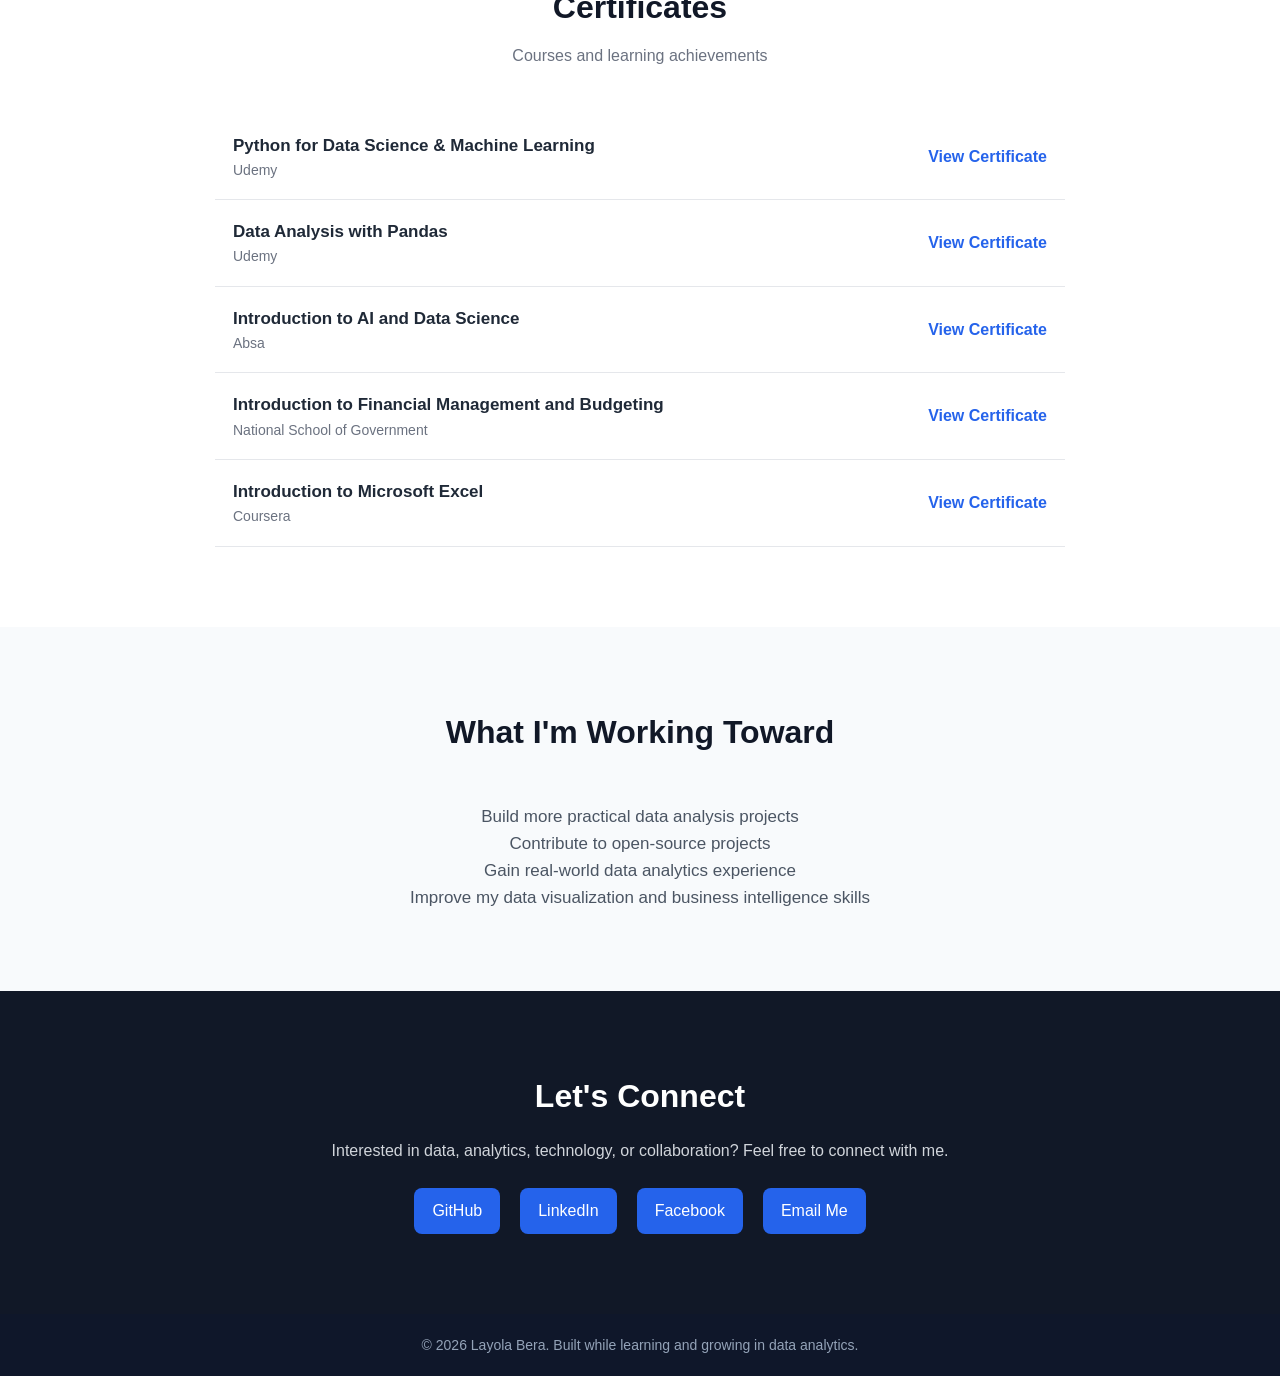
==== commit b9c92972: "Commented the list attribute html file" ====
--- a/index.html
+++ b/index.html
@@ -17,7 +17,10 @@
             <li><a href="#projects">Projects</a></li>
             <li><a href="#certificates">Certificates</a></li>
             <li><a href="#contact">Contact</a></li>
-            <li><a href="/L Bera - cv (1).docx">My CV</a></li>
+            <!-- 
+            UPDATED IT SOON
+            <li><a href="/Files/L Bera - cv (1).docx">My CV</a></li>
+            -->
         </ul>
     </nav>
 
